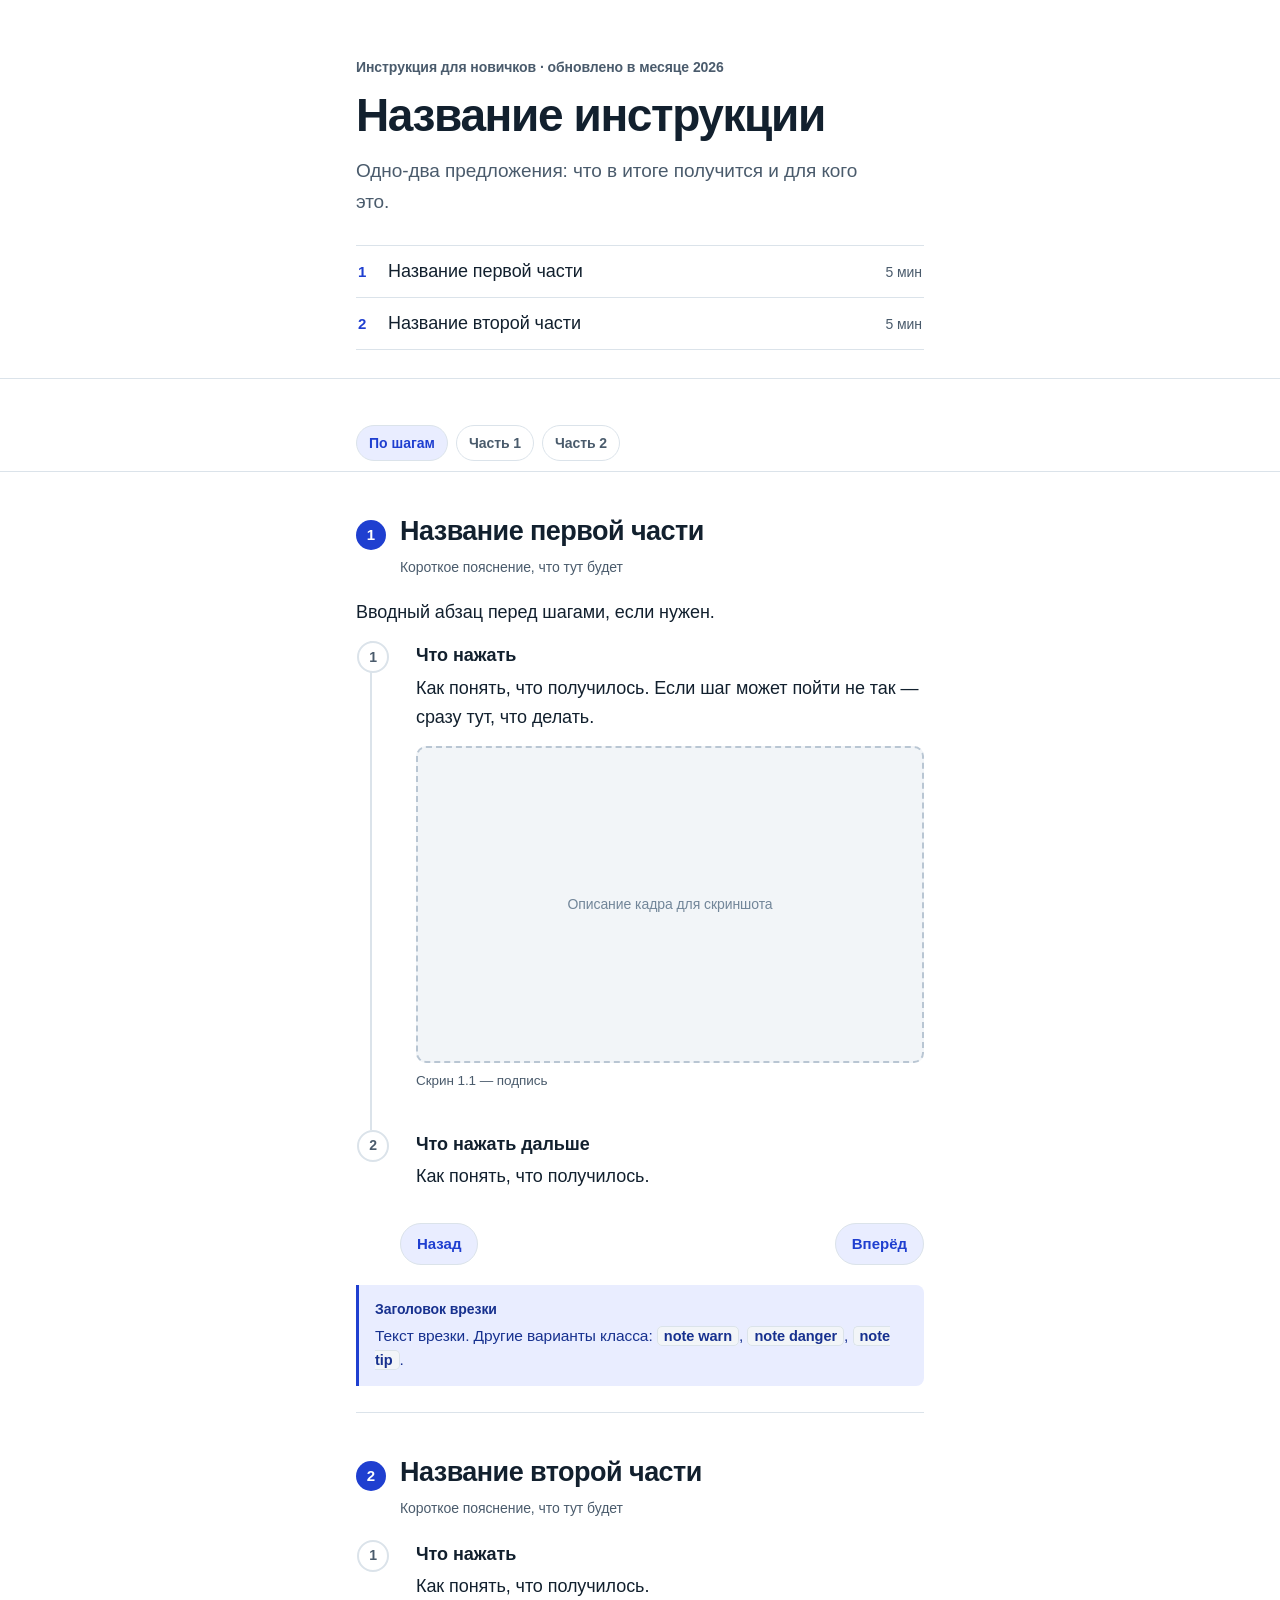
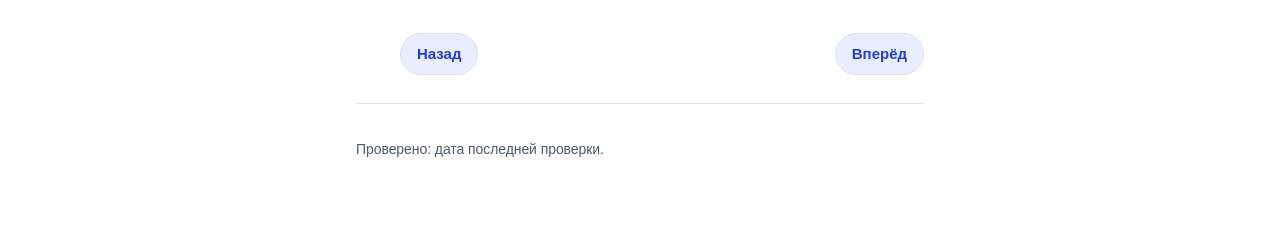
==== _template/index.html @ 7493925a "собирает каркас репозитория: общий style.css, tg.js, переключатель «по шагам» Co-Authored-By: Claude" ====
<!DOCTYPE html>
<!--
  ============================================================
  ИНСТРУКЦИЯ: КАК ВСТАВИТЬ СВОИ СКРИНШОТЫ
  ------------------------------------------------------------
  Каждое место под картинку выглядит в коде так:

      <figure class="shot">
        <div class="shot-slot shot-phone">Описание кадра</div>
        <figcaption>Скрин 1.1 — подпись</figcaption>
      </figure>

  Чтобы поставить свой скриншот, замените строку <div class="shot-slot ...">
  на картинку:

      <img class="shot-img shot-phone" src="img/1-1.png" alt="Подпись">

  Файлы кладите в папку img/ рядом с этим HTML, называйте по номеру шага.
  Классы кадра: shot-phone (вертикальный) / shot-wide (горизонтальный).
  ============================================================
-->
<html lang="ru">
<head>
<meta charset="utf-8">
<meta name="viewport" content="width=device-width, initial-scale=1">
<title>Название инструкции</title>
<link rel="stylesheet" href="../assets/style.css">
</head>
<body>

<header class="hero">
  <div class="wrap">
    <p class="kicker">Инструкция для новичков · обновлено в месяце 2026</p>
    <h1>Название инструкции</h1>
    <p class="lede">Одно-два предложения: что в итоге получится и для кого это.</p>

    <ol class="route">
      <li><b>1</b><a href="#p1"><span>Название первой части</span></a><em>5 мин</em></li>
      <li><b>2</b><a href="#p2"><span>Название второй части</span></a><em>5 мин</em></li>
    </ol>
  </div>
</header>

<nav class="chips" aria-label="Разделы">
  <div class="chips-scroll">
    <button type="button" class="mode-toggle" id="stepsToggle" aria-pressed="false">По шагам</button>
    <a class="chip" href="#p1">Часть 1</a>
    <a class="chip" href="#p2">Часть 2</a>
  </div>
</nav>

<main class="wrap">

<!-- ================= ЧАСТЬ 1 ================= -->
<section class="part" id="p1">
  <div class="part-head">
    <div class="part-num">1</div>
    <h2>Название первой части</h2>
  </div>
  <p class="part-meta">Короткое пояснение, что тут будет</p>

  <p>Вводный абзац перед шагами, если нужен.</p>

  <ol class="steps">
    <li><span class="t">Что нажать</span>
      <p>Как понять, что получилось. Если шаг может пойти не так — сразу тут, что делать.</p>
      <figure class="shot">
        <div class="shot-slot shot-wide">Описание кадра для скриншота</div>
        <figcaption>Скрин 1.1 — подпись</figcaption>
      </figure>
    </li>
    <li><span class="t">Что нажать дальше</span>
      <p>Как понять, что получилось.</p></li>
  </ol>

  <div class="note info">
    <span class="lbl">Заголовок врезки</span>
    <p>Текст врезки. Другие варианты класса: <span class="ui">note warn</span>, <span class="ui">note danger</span>, <span class="ui">note tip</span>.</p>
  </div>
</section>

<!-- ================= ЧАСТЬ 2 ================= -->
<section class="part" id="p2">
  <div class="part-head">
    <div class="part-num">2</div>
    <h2>Название второй части</h2>
  </div>
  <p class="part-meta">Короткое пояснение, что тут будет</p>

  <ol class="steps">
    <li><span class="t">Что нажать</span>
      <p>Как понять, что получилось.</p></li>
  </ol>
</section>

<footer>
  <p>Проверено: дата последней проверки.</p>
</footer>

</main>

<script>
  // Переключатель «по шагам»: показывает шаги ol.steps по одному, с счётчиком.
  // Без этого скрипта страница остаётся обычным списком.
  (function () {
    var toggle = document.getElementById('stepsToggle');
    var lists = Array.prototype.slice.call(document.querySelectorAll('ol.steps'));
    if (!toggle || !lists.length) return;

    var groups = lists.map(function (list) {
      var items = Array.prototype.slice.call(list.children).filter(function (el) {
        return el.tagName === 'LI';
      });
      var nav = document.createElement('div');
      nav.className = 'steps-nav';
      nav.hidden = true;
      nav.innerHTML =
        '<button type="button" class="steps-prev">Назад</button>' +
        '<span class="steps-count"></span>' +
        '<button type="button" class="steps-next">Вперёд</button>';
      list.insertAdjacentElement('afterend', nav);

      var group = {
        items: items,
        nav: nav,
        index: 0,
        prevBtn: nav.querySelector('.steps-prev'),
        nextBtn: nav.querySelector('.steps-next'),
        count: nav.querySelector('.steps-count')
      };
      group.prevBtn.addEventListener('click', function () { move(group, -1); });
      group.nextBtn.addEventListener('click', function () { move(group, 1); });
      return group;
    });

    function render(group) {
      var stepMode = document.body.classList.contains('steps-mode');
      group.count.textContent = 'Шаг ' + (group.index + 1) + ' из ' + group.items.length;
      group.prevBtn.disabled = group.index === 0;
      group.nextBtn.disabled = group.index === group.items.length - 1;
      group.items.forEach(function (li, i) {
        li.hidden = stepMode && i !== group.index;
      });
    }

    function move(group, delta) {
      group.index = Math.min(Math.max(group.index + delta, 0), group.items.length - 1);
      render(group);
    }

    toggle.addEventListener('click', function () {
      var on = document.body.classList.toggle('steps-mode');
      toggle.setAttribute('aria-pressed', String(on));
      toggle.textContent = on ? 'Списком' : 'По шагам';
      groups.forEach(function (group) {
        group.nav.hidden = !on;
        render(group);
      });
    });
  })();
</script>
<script src="../assets/tg.js"></script>
</body>
</html>
---- assets/style.css ----
/*
  Общие стили для всех инструкций.
  Единственный источник оформления — сюда, а не в <style> внутри страниц.
  Без внешних зависимостей: шрифты только системные.
*/

:root{
  --paper:#ffffff;
  --ink:#12202e;
  --ink-soft:#4a5b6c;
  --rule:#dbe3ea;
  --wash:#f2f5f8;
  --accent:#1f3fd0;
  --accent-wash:#e9edff;
  --warn:#8f4e00;
  --warn-wash:#fff3e0;
  --danger:#9d211b;
  --danger-wash:#fdeceb;
  --ok:#136448;
  --ok-wash:#e6f3ed;
  --maxw:38rem;
}

*{box-sizing:border-box;min-width:0}
html{-webkit-text-size-adjust:100%;overflow-x:hidden}
body{
  margin:0;
  overflow-x:hidden;
  overflow-wrap:break-word;
  word-break:normal;
  background:var(--paper);
  color:var(--ink);
  font-family:-apple-system,BlinkMacSystemFont,"Segoe UI",Roboto,"Helvetica Neue",Arial,sans-serif;
  font-size:17px;
  line-height:1.6;
  letter-spacing:-0.004em;
}
.wrap{max-width:var(--maxw);margin:0 auto;padding:0 20px}

a{color:var(--accent);text-decoration:underline;text-underline-offset:2px;text-decoration-thickness:1px}
a:focus-visible,button:focus-visible,summary:focus-visible{outline:3px solid var(--accent);outline-offset:3px;border-radius:3px}

/* ---------- шапка ---------- */
header.hero{padding:56px 0 28px;border-bottom:1px solid var(--rule)}
.kicker{font-size:14px;font-weight:600;color:var(--ink-soft);margin:0 0 14px}
h1{
  font-size:clamp(34px,9vw,46px);
  line-height:1.04;
  font-weight:900;
  letter-spacing:-0.03em;
  margin:0 0 16px;
}
.lede{font-size:19px;color:var(--ink-soft);margin:0 0 28px;max-width:32rem}

.route{list-style:none;margin:0;padding:0;border-top:1px solid var(--rule)}
.route li{
  display:flex;gap:12px;align-items:baseline;flex-wrap:wrap;
  padding:11px 2px;border-bottom:1px solid var(--rule);
}
.route b{font-weight:700;color:var(--accent);flex:0 0 auto;min-width:1.2em;font-size:15px}
.route a{flex:1 1 12rem;min-width:0}
.route span{display:inline}
.route em{font-style:normal;color:var(--ink-soft);font-size:14px;white-space:nowrap}
.route a{color:inherit;text-decoration:none}
.route a:hover span{text-decoration:underline}

/* ---------- оглавление на главной ---------- */
.index-list{list-style:none;margin:0;padding:0;border-top:1px solid var(--rule)}
.index-list li{border-bottom:1px solid var(--rule);padding:18px 2px}
.index-list a{display:block;color:inherit;text-decoration:none;font-size:19px;font-weight:700;letter-spacing:-0.01em}
.index-list a:hover{text-decoration:underline}
.index-list p{margin:6px 0 0;color:var(--ink-soft);font-size:15.5px}
.index-list em{display:block;margin-top:6px;font-style:normal;color:var(--ink-soft);font-size:14px}

/* ---------- липкая навигация ---------- */
nav.chips{
  position:sticky;top:0;z-index:20;
  background:rgba(255,255,255,.94);
  backdrop-filter:saturate(140%) blur(8px);
  border-bottom:1px solid var(--rule);
  margin-top:36px;
}
.chips-scroll{
  display:flex;gap:8px;overflow-x:auto;padding:10px 20px;
  max-width:var(--maxw);margin:0 auto;
  scrollbar-width:none;
}
.chips-scroll::-webkit-scrollbar{display:none}
.chip{
  flex:0 0 auto;font-size:14px;font-weight:600;
  padding:6px 12px;border:1px solid var(--rule);border-radius:999px;
  color:var(--ink-soft);text-decoration:none;background:var(--paper);
}

/* ---------- переключатель «по шагам» ---------- */
.mode-toggle{
  flex:0 0 auto;cursor:pointer;
  font:inherit;font-size:14px;font-weight:600;
  color:var(--accent);background:var(--accent-wash);
  border:1px solid var(--rule);border-radius:999px;
  padding:6px 12px;
}
.mode-toggle[aria-pressed="true"]{background:var(--accent);color:#fff;border-color:var(--accent)}

.steps-nav{
  display:flex;align-items:center;justify-content:space-between;gap:12px;
  margin:0 0 20px 44px;padding:10px 0 0;
}
.steps-nav button{
  font:inherit;font-size:15px;font-weight:600;color:var(--accent);
  background:var(--accent-wash);border:1px solid var(--rule);border-radius:999px;
  padding:8px 16px;cursor:pointer;
}
.steps-nav button:disabled{color:var(--ink-soft);background:var(--wash);cursor:default;opacity:.6}
.steps-nav .steps-count{font-size:14px;font-weight:600;color:var(--ink-soft);white-space:nowrap}

/* ---------- части ---------- */
section.part{padding:44px 0 8px;border-bottom:1px solid var(--rule)}
.part-head{display:flex;gap:14px;align-items:flex-start;margin-bottom:6px}
.part-num{
  font-weight:900;font-size:15px;color:var(--paper);background:var(--accent);
  width:30px;height:30px;border-radius:50%;
  display:flex;align-items:center;justify-content:center;flex:0 0 auto;margin-top:4px;
}
h2{font-size:27px;line-height:1.18;font-weight:800;letter-spacing:-0.02em;margin:0}
.part-meta{font-size:14px;color:var(--ink-soft);margin:2px 0 20px 44px}

h3{font-size:19px;font-weight:700;margin:32px 0 10px;letter-spacing:-0.01em}
p{margin:0 0 14px}
.muted{color:var(--ink-soft)}
.small{font-size:15px}

/* ---------- шаги ---------- */
ol.steps{list-style:none;margin:0 0 8px;padding:0;counter-reset:st}
ol.steps>li{
  counter-increment:st;
  position:relative;
  padding:0 0 20px 44px;
  border-left:2px solid var(--rule);
  margin-left:14px;
}
ol.steps>li::before{
  content:counter(st);
  position:absolute;left:-15px;top:0;
  width:28px;height:28px;border-radius:50%;
  background:var(--paper);border:2px solid var(--rule);
  font-size:14px;font-weight:700;color:var(--ink-soft);
  display:flex;align-items:center;justify-content:center;
}
ol.steps>li:last-child{border-left-color:transparent;padding-bottom:4px}
ol.steps p{margin:0 0 10px}
ol.steps .t{font-weight:600;display:block;margin-bottom:4px}

ul.plain{margin:0 0 14px;padding-left:20px}
ul.plain li{margin-bottom:7px}

kbd,.ui{
  font-family:inherit;font-weight:600;font-size:.94em;
  background:var(--wash);border:1px solid var(--rule);border-radius:5px;
  padding:1px 6px;
  white-space:normal;overflow-wrap:anywhere;
}

/* ---------- врезки ---------- */
.note{border-left:3px solid;padding:13px 16px;margin:0 0 18px;border-radius:0 8px 8px 0;font-size:15.5px}
.note p:last-child{margin-bottom:0}
.note .lbl{font-weight:700;display:block;margin-bottom:3px;font-size:14px}
.note.warn{border-color:var(--warn);background:var(--warn-wash);color:var(--warn)}
.note.danger{border-color:var(--danger);background:var(--danger-wash);color:var(--danger)}
.note.tip{border-color:var(--ok);background:var(--ok-wash);color:var(--ok)}
.note.info{border-color:var(--accent);background:var(--accent-wash);color:#17318f}
.note a{color:inherit}

/* ---------- скриншоты ---------- */
figure.shot{margin:14px 0 18px}
.shot-slot{
  border:2px dashed #b9c6d3;border-radius:10px;background:var(--wash);
  color:#728699;display:flex;align-items:center;justify-content:center;
  text-align:center;padding:16px;font-size:14px;line-height:1.45;font-weight:500;
}
.shot-img{display:block;width:100%;border:1px solid var(--rule);border-radius:10px}
.shot-wide{aspect-ratio:16/10;width:100%}
.shot-phone{aspect-ratio:9/16;max-width:220px;margin-left:0}
img.shot-phone{height:auto}
figcaption{font-size:13.5px;color:var(--ink-soft);margin-top:7px}

/* ---------- таблица ---------- */
table{width:100%;max-width:100%;table-layout:fixed;border-collapse:collapse;font-size:15px;margin:0 0 18px}
th,td{text-align:left;padding:10px 8px;border-bottom:1px solid var(--rule);vertical-align:top;overflow-wrap:anywhere}
th{font-weight:700;font-size:13.5px;color:var(--ink-soft)}

/* ---------- FAQ ---------- */
details{border-bottom:1px solid var(--rule);padding:13px 0}
summary{cursor:pointer;font-weight:600;list-style:none}
summary::-webkit-details-marker{display:none}
summary::after{content:"+";float:right;color:var(--accent);font-weight:700}
details[open] summary::after{content:"–"}
details p{margin:10px 0 0;color:var(--ink-soft);font-size:15.5px}

footer{padding:34px 0 60px;font-size:14px;color:var(--ink-soft)}

@media (max-width:480px){
  .wrap{padding:0 16px}
  ol.steps>li{padding-left:34px;margin-left:11px}
  ol.steps>li::before{width:24px;height:24px;left:-13px;font-size:13px}
  .steps-nav{margin-left:34px}
  h1{font-size:clamp(29px,8.4vw,40px)}
  .note{padding:12px 13px}
  th,td{padding:9px 5px;font-size:14.5px}
  .chips-scroll{padding:10px 16px}
}
@media (min-width:720px){
  body{font-size:18px}
  .shot-phone{max-width:260px}
}
@media (prefers-reduced-motion:reduce){*{transition:none!important;animation:none!important}}
@media print{
  nav.chips{display:none}
  body{font-size:11.5pt}
  .shot-slot{min-height:0;aspect-ratio:auto;padding:24px}
  section.part{break-inside:auto;page-break-before:always}
  details{page-break-inside:avoid}
  details[open] p{display:block}
}
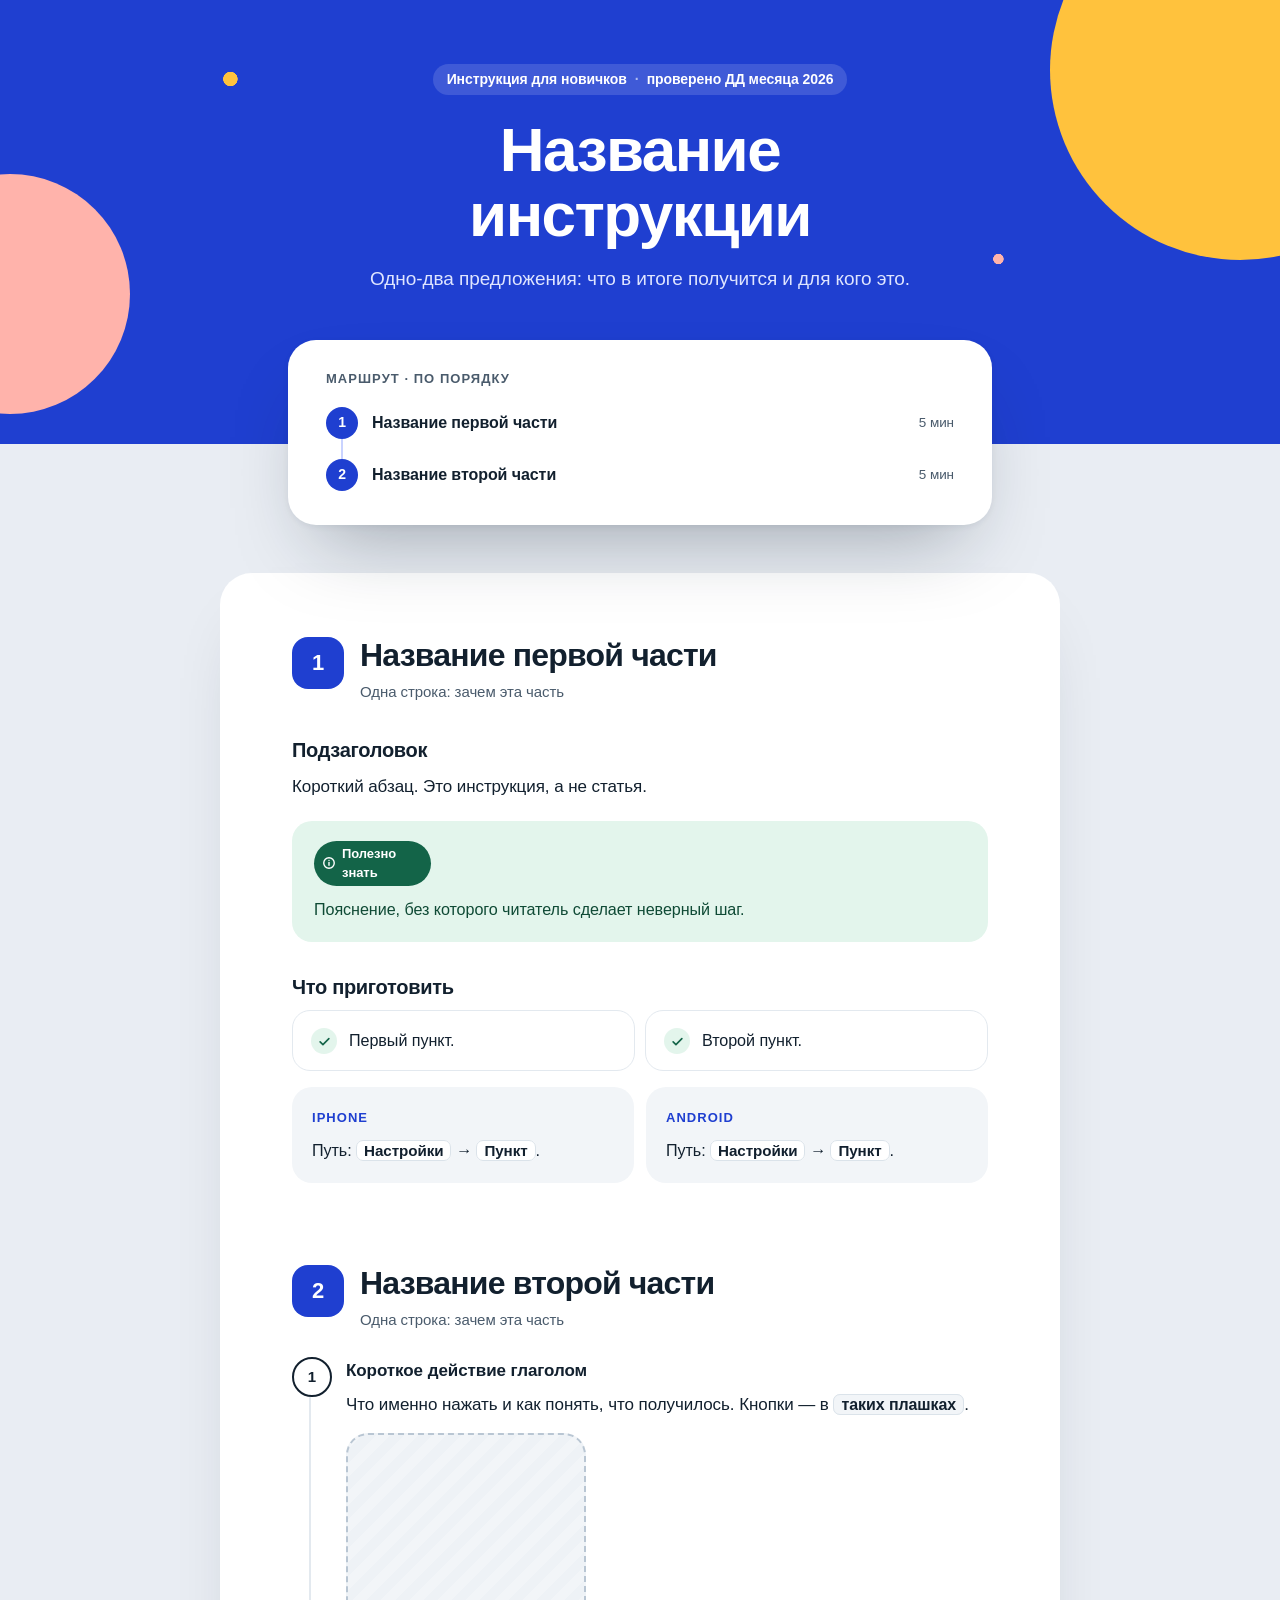
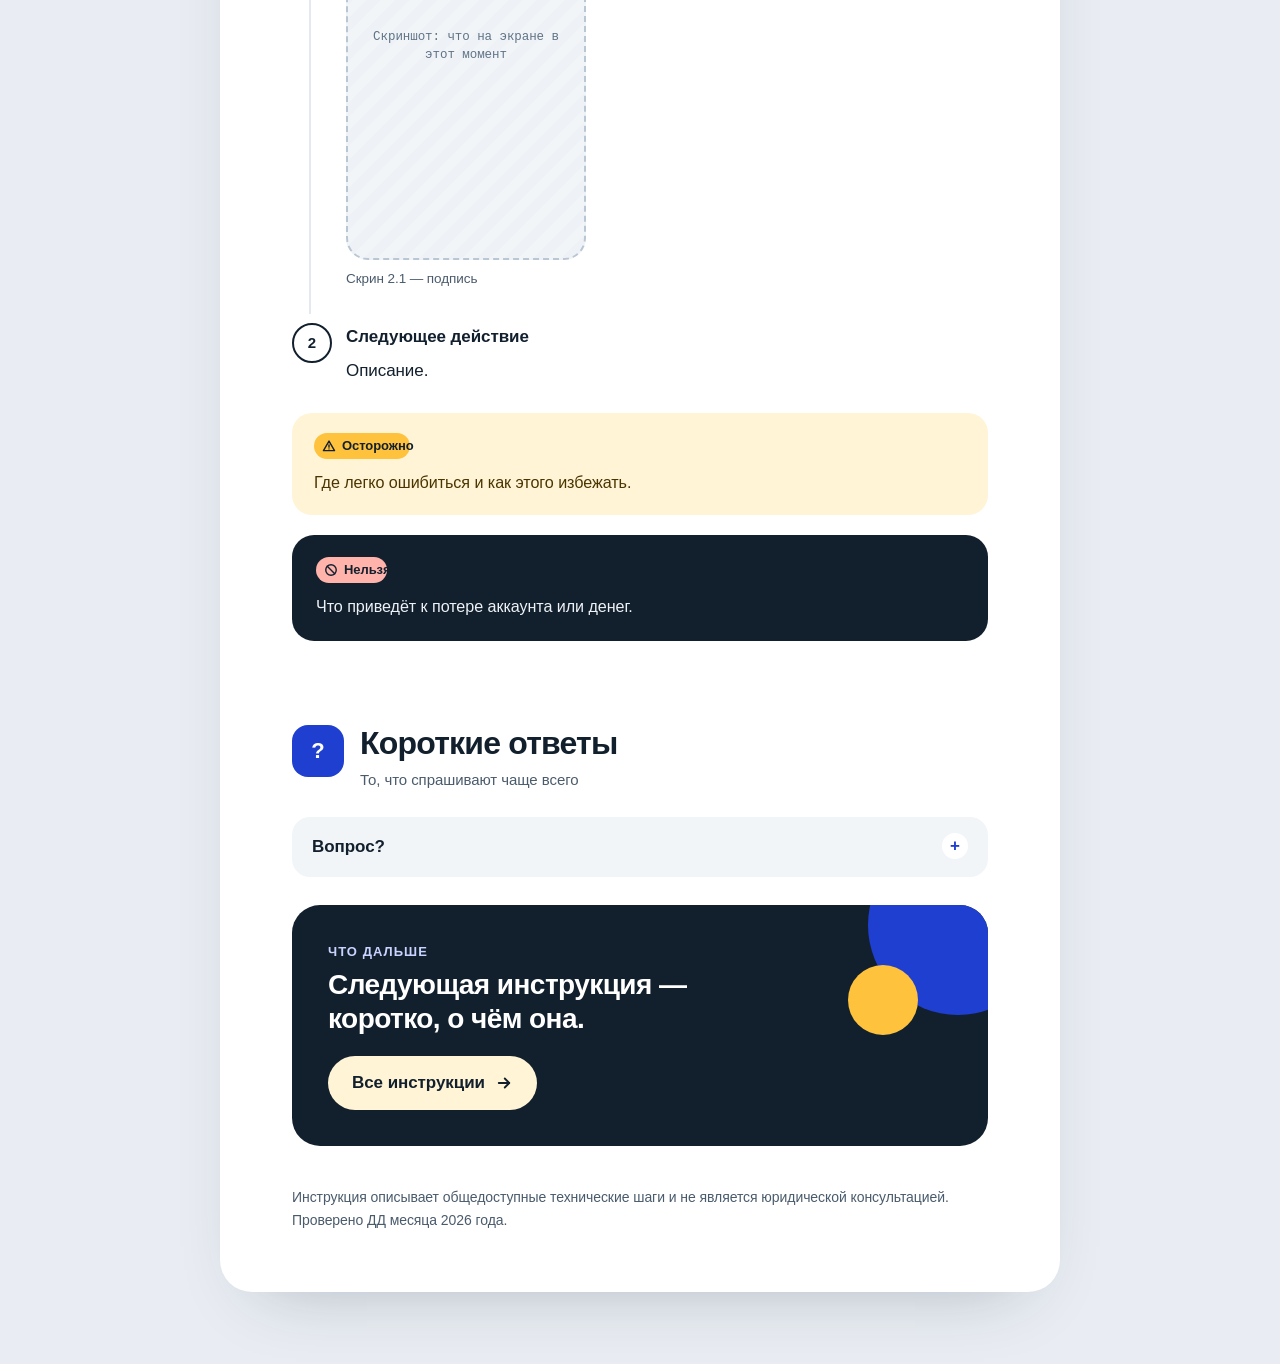
==== commit b32dc672: "переносит дизайн из Claude Design: новая палитра, маршрут карточкой, развилка, подложка на десктопе " ====
--- a/_template/index.html
+++ b/_template/index.html
@@ -10,8 +10,7 @@
         <figcaption>Скрин 1.1 — подпись</figcaption>
       </figure>
 
-  Чтобы поставить свой скриншот, замените строку <div class="shot-slot ...">
-  на картинку:
+  Чтобы поставить свой скриншот, замените строку с shot-slot на картинку:
 
       <img class="shot-img shot-phone" src="img/1-1.png" alt="Подпись">
 
@@ -29,79 +28,130 @@
 <body>
 
 <header class="hero">
-  <div class="wrap">
-    <p class="kicker">Инструкция для новичков · обновлено в месяце 2026</p>
+  <div class="hero-inner">
+    <p class="kicker"><span>Инструкция для новичков</span><span class="sep">·</span><span>проверено ДД месяца 2026</span></p>
     <h1>Название инструкции</h1>
     <p class="lede">Одно-два предложения: что в итоге получится и для кого это.</p>
-
+  </div>
+</header>
+
+<div class="route-wrap" id="route">
+  <div class="route-card">
+    <p class="route-label">Маршрут · по порядку</p>
     <ol class="route">
-      <li><b>1</b><a href="#p1"><span>Название первой части</span></a><em>5 мин</em></li>
-      <li><b>2</b><a href="#p2"><span>Название второй части</span></a><em>5 мин</em></li>
+      <li><a href="#p1"><b>1</b><span>Название первой части</span><em>5 мин</em></a></li>
+      <li><a href="#p2"><b>2</b><span>Название второй части</span><em>5 мин</em></a></li>
     </ol>
   </div>
-</header>
+</div>
 
 <nav class="chips" aria-label="Разделы">
   <div class="chips-scroll">
     <button type="button" class="mode-toggle" id="stepsToggle" aria-pressed="false">По шагам</button>
     <a class="chip" href="#p1">Часть 1</a>
     <a class="chip" href="#p2">Часть 2</a>
+    <a class="chip" href="#faq">Вопросы</a>
   </div>
 </nav>
 
-<main class="wrap">
-
-<!-- ================= ЧАСТЬ 1 ================= -->
+<main>
+
+<!--
+  БЛОКИ, КОТОРЫЕ ЕСТЬ В СТИЛЯХ. Цвет = роль, не украшение:
+    .note.info   — зелёный, «полезно знать»
+    .note.warn   — жёлтый, «осторожно, можно ошибиться»
+    .note.danger — тёмный, «нельзя, ошибка стоит аккаунта»
+    .cards > .card.soft | .card.line | .card.bad  — карточки рядом (сравнение, варианты)
+    ul.check     — чек-лист «что приготовить»
+    ul.plain     — обычный список с точками
+    ol.steps     — шаги-действия (работают с переключателем «по шагам»)
+    .branch-chips + h3.branch — развилка с вариантами А, Б, В…
+    .errors > .err — разбор сообщений об ошибках
+    .faq > details — короткие ответы
+    .next        — тёмный блок «что дальше» в конце
+-->
+
 <section class="part" id="p1">
   <div class="part-head">
     <div class="part-num">1</div>
-    <h2>Название первой части</h2>
-  </div>
-  <p class="part-meta">Короткое пояснение, что тут будет</p>
-
-  <p>Вводный абзац перед шагами, если нужен.</p>
-
-  <ol class="steps">
-    <li><span class="t">Что нажать</span>
-      <p>Как понять, что получилось. Если шаг может пойти не так — сразу тут, что делать.</p>
-      <figure class="shot">
-        <div class="shot-slot shot-wide">Описание кадра для скриншота</div>
-        <figcaption>Скрин 1.1 — подпись</figcaption>
-      </figure>
-    </li>
-    <li><span class="t">Что нажать дальше</span>
-      <p>Как понять, что получилось.</p></li>
-  </ol>
+    <div><h2>Название первой части</h2><p class="part-meta">Одна строка: зачем эта часть</p></div>
+  </div>
+
+  <h3>Подзаголовок</h3>
+  <p>Короткий абзац. Это инструкция, а не статья.</p>
 
   <div class="note info">
-    <span class="lbl">Заголовок врезки</span>
-    <p>Текст врезки. Другие варианты класса: <span class="ui">note warn</span>, <span class="ui">note danger</span>, <span class="ui">note tip</span>.</p>
+    <span class="lbl">Полезно знать</span>
+    <p>Пояснение, без которого читатель сделает неверный шаг.</p>
+  </div>
+
+  <h3>Что приготовить</h3>
+  <ul class="check">
+    <li>Первый пункт.</li>
+    <li>Второй пункт.</li>
+  </ul>
+
+  <div class="cards">
+    <div class="card soft"><p class="card-kicker">iPhone</p><p>Путь: <span class="ui">Настройки</span> → <span class="ui">Пункт</span>.</p></div>
+    <div class="card soft"><p class="card-kicker">Android</p><p>Путь: <span class="ui">Настройки</span> → <span class="ui">Пункт</span>.</p></div>
   </div>
 </section>
 
-<!-- ================= ЧАСТЬ 2 ================= -->
 <section class="part" id="p2">
   <div class="part-head">
     <div class="part-num">2</div>
-    <h2>Название второй части</h2>
-  </div>
-  <p class="part-meta">Короткое пояснение, что тут будет</p>
+    <div><h2>Название второй части</h2><p class="part-meta">Одна строка: зачем эта часть</p></div>
+  </div>
 
   <ol class="steps">
-    <li><span class="t">Что нажать</span>
-      <p>Как понять, что получилось.</p></li>
+    <li><span class="t">Короткое действие глаголом</span>
+      <p>Что именно нажать и как понять, что получилось. Кнопки — в <span class="ui">таких плашках</span>.</p>
+      <figure class="shot">
+        <div class="shot-slot shot-phone">Скриншот: что на экране в этот момент</div>
+        <figcaption>Скрин 2.1 — подпись</figcaption>
+      </figure></li>
+    <li><span class="t">Следующее действие</span>
+      <p>Описание.</p></li>
   </ol>
+
+  <div class="note warn">
+    <span class="lbl">Осторожно</span>
+    <p>Где легко ошибиться и как этого избежать.</p>
+  </div>
+
+  <div class="note danger">
+    <span class="lbl">Нельзя</span>
+    <p>Что приведёт к потере аккаунта или денег.</p>
+  </div>
 </section>
 
+<section class="part" id="faq">
+  <div class="part-head">
+    <div class="part-num">?</div>
+    <div><h2>Короткие ответы</h2><p class="part-meta">То, что спрашивают чаще всего</p></div>
+  </div>
+
+  <div class="faq">
+    <details><summary><span>Вопрос?</span></summary>
+      <p>Ответ в одно-два предложения.</p></details>
+  </div>
+
+  <div class="next">
+    <p class="next-kicker">Что дальше</p>
+    <p class="next-title">Следующая инструкция — коротко, о чём она.</p>
+    <a class="next-btn" href="../">Все инструкции</a>
+  </div>
+</section>
+
 <footer>
-  <p>Проверено: дата последней проверки.</p>
+  <p>Инструкция описывает общедоступные технические шаги и не является юридической консультацией. Проверено ДД месяца 2026 года.</p>
 </footer>
 
 </main>
 
 <script>
-  // Переключатель «по шагам»: показывает шаги ol.steps по одному, с счётчиком.
-  // Без этого скрипта страница остаётся обычным списком.
+  // 1. Переключатель «по шагам»: показывает шаги ol.steps по одному, с счётчиком.
+  //    Без скрипта страница остаётся обычным списком.
   (function () {
     var toggle = document.getElementById('stepsToggle');
     var lists = Array.prototype.slice.call(document.querySelectorAll('ol.steps'));
@@ -121,9 +171,7 @@
       list.insertAdjacentElement('afterend', nav);
 
       var group = {
-        items: items,
-        nav: nav,
-        index: 0,
+        list: list, items: items, nav: nav, index: 0,
         prevBtn: nav.querySelector('.steps-prev'),
         nextBtn: nav.querySelector('.steps-next'),
         count: nav.querySelector('.steps-count')
@@ -138,9 +186,9 @@
       group.count.textContent = 'Шаг ' + (group.index + 1) + ' из ' + group.items.length;
       group.prevBtn.disabled = group.index === 0;
       group.nextBtn.disabled = group.index === group.items.length - 1;
-      group.items.forEach(function (li, i) {
-        li.hidden = stepMode && i !== group.index;
-      });
+      group.items.forEach(function (li, i) { li.hidden = stepMode && i !== group.index; });
+      // скрытые шаги не считаются счётчиком CSS, поэтому номер видимого задаём явно
+      group.list.style.counterReset = stepMode ? 'st ' + group.index : '';
     }
 
     function move(group, delta) {
@@ -152,11 +200,21 @@
       var on = document.body.classList.toggle('steps-mode');
       toggle.setAttribute('aria-pressed', String(on));
       toggle.textContent = on ? 'Списком' : 'По шагам';
-      groups.forEach(function (group) {
-        group.nav.hidden = !on;
-        render(group);
-      });
+      groups.forEach(function (group) { group.nav.hidden = !on; render(group); });
     });
+  })();
+
+  // 2. Панель разделов выезжает сверху, когда карточка маршрута ушла за экран.
+  //    Без скрипта панель просто прилипает к верху (position: sticky).
+  (function () {
+    var nav = document.querySelector('nav.chips');
+    var route = document.getElementById('route');
+    if (!nav || !route || !('IntersectionObserver' in window)) return;
+    document.documentElement.classList.add('nav-auto');
+    new IntersectionObserver(function (entries) {
+      var e = entries[0];
+      nav.classList.toggle('nav-on', !e.isIntersecting && e.boundingClientRect.top < 0);
+    }).observe(route);
   })();
 </script>
 <script src="../assets/tg.js"></script>
--- a/assets/style.css
+++ b/assets/style.css
@@ -1,224 +1,324 @@
 /*
-  Общие стили для всех инструкций.
-  Единственный источник оформления — сюда, а не в <style> внутри страниц.
-  Без внешних зависимостей: шрифты только системные.
+  Общие стили всех инструкций. Перенесено из макета Claude Design (октябрь 2026).
+
+  Цветовая система — у каждого цвета одна роль:
+    синий            — где я: номера частей, маршрут, ссылки, кнопки; светло-синий — ветки развилки
+    графит           — что сделать: шаги-действия и названия кнопок интерфейса (.ui)
+    зелёный          — полезно знать (.note.info / .note.tip)
+    жёлтый           — осторожно, можно ошибиться (.note.warn)
+    тёмный + розовый — нельзя, ошибка стоит аккаунта (.note.danger, .card.bad)
+
+  Никаких внешних шрифтов и ресурсов: иконки — встроенные SVG в data:URI.
 */
-
 :root{
-  --paper:#ffffff;
+  --blue:#1f3fd0;
+  --blue-wash:#e9edff;
+  --blue-line:#c9d3ff;
   --ink:#12202e;
   --ink-soft:#4a5b6c;
+  --wash:#f2f5f8;
+  --line:#e3e9ef;
   --rule:#dbe3ea;
-  --wash:#f2f5f8;
-  --accent:#1f3fd0;
-  --accent-wash:#e9edff;
-  --warn:#8f4e00;
-  --warn-wash:#fff3e0;
-  --danger:#9d211b;
-  --danger-wash:#fdeceb;
-  --ok:#136448;
-  --ok-wash:#e6f3ed;
-  --maxw:38rem;
+  --yellow:#ffc23d;
+  --pink:#ffb3ab;
+  --page:#e9edf3;
+  --paper:#ffffff;
+  --maxw:46rem;
+  --font:-apple-system,BlinkMacSystemFont,"Segoe UI",Roboto,"Helvetica Neue",Arial,sans-serif;
 }
 
 *{box-sizing:border-box;min-width:0}
-html{-webkit-text-size-adjust:100%;overflow-x:hidden}
+[hidden]{display:none !important}
+html{-webkit-text-size-adjust:100%;overflow-x:hidden;scroll-behavior:smooth}
 body{
   margin:0;
+  background:var(--paper);
+  color:var(--ink);
+  font-family:var(--font);
+  font-size:16px;
+  line-height:1.65;
+  letter-spacing:-0.004em;
   overflow-x:hidden;
   overflow-wrap:break-word;
-  word-break:normal;
-  background:var(--paper);
-  color:var(--ink);
-  font-family:-apple-system,BlinkMacSystemFont,"Segoe UI",Roboto,"Helvetica Neue",Arial,sans-serif;
-  font-size:17px;
-  line-height:1.6;
-  letter-spacing:-0.004em;
-}
+}
+a{color:var(--blue);text-underline-offset:3px;text-decoration-thickness:1px}
+a:hover{color:var(--ink)}
+a:focus-visible,button:focus-visible,summary:focus-visible{outline:3px solid var(--blue);outline-offset:3px;border-radius:6px}
+p{margin:0 0 14px}
+b,strong{font-weight:700}
+.muted{color:var(--ink-soft)}
+.small{font-size:.9em}
 .wrap{max-width:var(--maxw);margin:0 auto;padding:0 20px}
 
-a{color:var(--accent);text-decoration:underline;text-underline-offset:2px;text-decoration-thickness:1px}
-a:focus-visible,button:focus-visible,summary:focus-visible{outline:3px solid var(--accent);outline-offset:3px;border-radius:3px}
-
 /* ---------- шапка ---------- */
-header.hero{padding:56px 0 28px;border-bottom:1px solid var(--rule)}
-.kicker{font-size:14px;font-weight:600;color:var(--ink-soft);margin:0 0 14px}
+.hero{
+  position:relative;overflow:hidden;
+  background-color:var(--blue);
+  background-image:
+    radial-gradient(circle at 18% 79px, var(--yellow) 7px, transparent 7.5px),
+    radial-gradient(circle at 78% calc(100% - 185px), var(--pink) 5px, transparent 5.5px);
+  padding:64px 20px 150px;
+  text-align:center;
+}
+.hero::before,.hero::after{content:"";position:absolute;border-radius:50%;pointer-events:none}
+.hero::before{width:380px;height:380px;background:var(--yellow);right:-150px;top:-120px}
+.hero::after{width:240px;height:240px;background:var(--pink);left:-110px;bottom:30px}
+.hero-inner{position:relative;z-index:1;max-width:48rem;margin:0 auto}
+.kicker{
+  display:inline-flex;flex-wrap:wrap;justify-content:center;gap:0 8px;
+  margin:0 0 22px;padding:6px 14px;border-radius:999px;
+  background:rgba(255,255,255,.14);color:#fff;
+  font-size:14px;font-weight:600;line-height:1.35;
+}
+.kicker .sep{opacity:.6}
 h1{
-  font-size:clamp(34px,9vw,46px);
-  line-height:1.04;
-  font-weight:900;
-  letter-spacing:-0.03em;
-  margin:0 0 16px;
-}
-.lede{font-size:19px;color:var(--ink-soft);margin:0 0 28px;max-width:32rem}
-
-.route{list-style:none;margin:0;padding:0;border-top:1px solid var(--rule)}
-.route li{
-  display:flex;gap:12px;align-items:baseline;flex-wrap:wrap;
-  padding:11px 2px;border-bottom:1px solid var(--rule);
-}
-.route b{font-weight:700;color:var(--accent);flex:0 0 auto;min-width:1.2em;font-size:15px}
-.route a{flex:1 1 12rem;min-width:0}
-.route span{display:inline}
-.route em{font-style:normal;color:var(--ink-soft);font-size:14px;white-space:nowrap}
-.route a{color:inherit;text-decoration:none}
-.route a:hover span{text-decoration:underline}
-
-/* ---------- оглавление на главной ---------- */
-.index-list{list-style:none;margin:0;padding:0;border-top:1px solid var(--rule)}
-.index-list li{border-bottom:1px solid var(--rule);padding:18px 2px}
-.index-list a{display:block;color:inherit;text-decoration:none;font-size:19px;font-weight:700;letter-spacing:-0.01em}
-.index-list a:hover{text-decoration:underline}
-.index-list p{margin:6px 0 0;color:var(--ink-soft);font-size:15.5px}
-.index-list em{display:block;margin-top:6px;font-style:normal;color:var(--ink-soft);font-size:14px}
-
-/* ---------- липкая навигация ---------- */
+  margin:0 auto 18px;max-width:16ch;color:#fff;
+  font-size:clamp(34px,7vw,62px);line-height:1.05;font-weight:700;letter-spacing:-0.025em;
+  text-wrap:balance;
+}
+.lede{
+  margin:0 auto;max-width:34rem;color:#dfe5ff;
+  font-size:clamp(16px,2.2vw,19px);line-height:1.5;text-wrap:pretty;
+}
+.hero--short{padding-bottom:140px}
+
+/* ---------- маршрут: карточка поверх шапки ---------- */
+.route-wrap{position:relative;z-index:2;max-width:var(--maxw);margin:-104px auto 0;padding:0 16px}
+.route-card{
+  background:#fff;border-radius:28px;padding:clamp(14px,3vw,24px);
+  box-shadow:0 40px 80px -30px rgba(18,32,46,.35),0 2px 6px rgba(18,32,46,.06);
+}
+.route-label{margin:4px 0 8px 14px;font-size:13px;font-weight:700;letter-spacing:.08em;text-transform:uppercase;color:var(--ink-soft)}
+ol.route{list-style:none;margin:0;padding:0}
+ol.route>li{position:relative}
+ol.route>li:not(:last-child)::before{content:"";position:absolute;left:29px;top:42px;bottom:-10px;width:2px;background:var(--blue-line)}
+ol.route a{position:relative;display:flex;align-items:center;gap:14px;padding:10px 14px;border-radius:16px;color:var(--ink);text-decoration:none}
+ol.route a:hover{background:var(--wash)}
+ol.route b{flex:0 0 32px;height:32px;border-radius:50%;background:var(--blue);color:#fff;display:flex;align-items:center;justify-content:center;font-size:14px}
+ol.route span{flex:1;font-weight:600;font-size:16px;line-height:1.3}
+ol.route em{font-style:normal;font-size:13.5px;color:var(--ink-soft);white-space:nowrap}
+
+/* ---------- навигация по разделам ---------- */
 nav.chips{
   position:sticky;top:0;z-index:20;
-  background:rgba(255,255,255,.94);
-  backdrop-filter:saturate(140%) blur(8px);
-  border-bottom:1px solid var(--rule);
-  margin-top:36px;
-}
-.chips-scroll{
-  display:flex;gap:8px;overflow-x:auto;padding:10px 20px;
-  max-width:var(--maxw);margin:0 auto;
-  scrollbar-width:none;
-}
+  background:rgba(255,255,255,.92);
+  -webkit-backdrop-filter:saturate(140%) blur(10px);backdrop-filter:saturate(140%) blur(10px);
+  border-bottom:1px solid #eef1f5;
+}
+/* со скриптом: панель прячется и выезжает, когда маршрут ушёл за верх экрана */
+.nav-auto nav.chips{position:fixed;left:0;right:0;top:0;transform:translateY(-100%);transition:transform .25s ease}
+.nav-auto nav.chips.nav-on{transform:none}
+.chips-scroll{display:flex;gap:8px;overflow-x:auto;padding:12px 20px;max-width:var(--maxw);margin:0 auto;scrollbar-width:none}
 .chips-scroll::-webkit-scrollbar{display:none}
-.chip{
-  flex:0 0 auto;font-size:14px;font-weight:600;
-  padding:6px 12px;border:1px solid var(--rule);border-radius:999px;
-  color:var(--ink-soft);text-decoration:none;background:var(--paper);
-}
-
-/* ---------- переключатель «по шагам» ---------- */
-.mode-toggle{
-  flex:0 0 auto;cursor:pointer;
-  font:inherit;font-size:14px;font-weight:600;
-  color:var(--accent);background:var(--accent-wash);
-  border:1px solid var(--rule);border-radius:999px;
-  padding:6px 12px;
-}
-.mode-toggle[aria-pressed="true"]{background:var(--accent);color:#fff;border-color:var(--accent)}
-
-.steps-nav{
-  display:flex;align-items:center;justify-content:space-between;gap:12px;
-  margin:0 0 20px 44px;padding:10px 0 0;
-}
-.steps-nav button{
-  font:inherit;font-size:15px;font-weight:600;color:var(--accent);
-  background:var(--accent-wash);border:1px solid var(--rule);border-radius:999px;
-  padding:8px 16px;cursor:pointer;
-}
-.steps-nav button:disabled{color:var(--ink-soft);background:var(--wash);cursor:default;opacity:.6}
-.steps-nav .steps-count{font-size:14px;font-weight:600;color:var(--ink-soft);white-space:nowrap}
-
-/* ---------- части ---------- */
-section.part{padding:44px 0 8px;border-bottom:1px solid var(--rule)}
-.part-head{display:flex;gap:14px;align-items:flex-start;margin-bottom:6px}
-.part-num{
-  font-weight:900;font-size:15px;color:var(--paper);background:var(--accent);
-  width:30px;height:30px;border-radius:50%;
-  display:flex;align-items:center;justify-content:center;flex:0 0 auto;margin-top:4px;
-}
-h2{font-size:27px;line-height:1.18;font-weight:800;letter-spacing:-0.02em;margin:0}
-.part-meta{font-size:14px;color:var(--ink-soft);margin:2px 0 20px 44px}
-
-h3{font-size:19px;font-weight:700;margin:32px 0 10px;letter-spacing:-0.01em}
-p{margin:0 0 14px}
-.muted{color:var(--ink-soft)}
-.small{font-size:15px}
+.chip{flex:0 0 auto;font-size:14px;font-weight:600;padding:7px 14px;border-radius:999px;background:var(--wash);color:var(--ink-soft);text-decoration:none}
+.chip:hover{background:var(--blue-wash);color:var(--blue)}
+.mode-toggle{flex:0 0 auto;cursor:pointer;font:inherit;font-size:14px;font-weight:700;padding:7px 16px;border-radius:999px;border:0;background:var(--blue);color:#fff}
+.mode-toggle[aria-pressed="true"]{background:var(--ink)}
+
+/* ---------- основная колонка ---------- */
+main{max-width:var(--maxw);margin:0 auto;padding:0 20px;background:var(--paper)}
+section.part{padding:56px 0 8px}
+section.part,h3[id]{scroll-margin-top:72px}
+
+.part-head{display:flex;gap:16px;align-items:flex-start;margin-bottom:24px}
+.part-num{flex:0 0 52px;height:52px;border-radius:16px;background:var(--blue);color:#fff;display:flex;align-items:center;justify-content:center;font-size:22px;font-weight:800}
+h2{margin:0;font-size:clamp(24px,4.6vw,32px);line-height:1.15;font-weight:800;letter-spacing:-0.025em;text-wrap:balance}
+.part-meta{margin:6px 0 0;font-size:15px;color:var(--ink-soft)}
+h3{margin:32px 0 10px;font-size:20px;line-height:1.3;font-weight:700;letter-spacing:-0.015em}
+
+/* ---------- врезки ---------- */
+.note{margin:20px 0;padding:20px 22px;border-radius:20px;font-size:.95em}
+.note p{margin:0 0 10px}
+.note p:last-child{margin-bottom:0}
+.note .lbl{
+  display:inline-flex;align-items:center;gap:6px;margin-bottom:10px;
+  padding:3px 10px 3px 8px;border-radius:999px;font-size:13px;font-weight:700;line-height:1.5;
+}
+.note .lbl::before{content:"";flex:0 0 14px;height:14px;background:center/14px 14px no-repeat}
+.note.info,.note.tip{background:#e3f5ec;color:#0f4a35}
+.note.info .lbl,.note.tip .lbl{background:#136448;color:#fff}
+.note.info .lbl::before,.note.tip .lbl::before{background-image:url("data:image/svg+xml,%3Csvg%20xmlns='http://www.w3.org/2000/svg'%20viewBox='0%200%2024%2024'%20fill='none'%20stroke='%23ffffff'%20stroke-width='2.4'%20stroke-linecap='round'%20stroke-linejoin='round'%3E%3Ccircle%20cx='12'%20cy='12'%20r='9'/%3E%3Cpath%20d='M12%2011v5'/%3E%3Cpath%20d='M12%207.5h.01'/%3E%3C/svg%3E")}
+.note.warn{background:#fff4d6;color:#4a3400}
+.note.warn .lbl{background:var(--yellow);color:var(--ink)}
+.note.warn .lbl::before{background-image:url("data:image/svg+xml,%3Csvg%20xmlns='http://www.w3.org/2000/svg'%20viewBox='0%200%2024%2024'%20fill='none'%20stroke='%2312202e'%20stroke-width='2.4'%20stroke-linecap='round'%20stroke-linejoin='round'%3E%3Cpath%20d='M12%203.5l9.5%2016.5h-19z'/%3E%3Cpath%20d='M12%2010v4'/%3E%3Cpath%20d='M12%2017h.01'/%3E%3C/svg%3E")}
+.note.danger{background:var(--ink);color:#eef1f5;padding:22px 24px;border-radius:22px}
+.note.danger .lbl{background:var(--pink);color:var(--ink)}
+.note.danger .lbl::before{background-image:url("data:image/svg+xml,%3Csvg%20xmlns='http://www.w3.org/2000/svg'%20viewBox='0%200%2024%2024'%20fill='none'%20stroke='%2312202e'%20stroke-width='2.4'%20stroke-linecap='round'%20stroke-linejoin='round'%3E%3Ccircle%20cx='12'%20cy='12'%20r='9'/%3E%3Cpath%20d='M5.6%205.6l12.8%2012.8'/%3E%3C/svg%3E")}
+.note a{color:inherit}
+
+/* ---------- списки ---------- */
+ul.plain{list-style:none;margin:0 0 22px;padding:0;display:grid;gap:12px}
+ul.plain>li{display:flex;gap:12px}
+ul.plain>li::before{content:"";flex:0 0 8px;height:8px;margin-top:.65em;border-radius:50%;background:var(--ink)}
+
+ul.check{list-style:none;margin:0 0 16px;padding:0;display:grid;grid-template-columns:repeat(auto-fit,minmax(min(16rem,100%),1fr));gap:10px}
+ul.check>li{display:flex;gap:12px;align-items:flex-start;padding:16px 18px;border-radius:18px;border:1px solid var(--line);font-size:.95em}
+ul.check>li::before{content:"";flex:0 0 26px;height:26px;margin-top:1px;border-radius:50%;background:#e3f5ec url("data:image/svg+xml,%3Csvg%20xmlns='http://www.w3.org/2000/svg'%20viewBox='0%200%2024%2024'%20fill='none'%20stroke='%23136448'%20stroke-width='2.6'%20stroke-linecap='round'%20stroke-linejoin='round'%3E%3Cpath%20d='M5%2012.5l4.5%204.5L19%207.5'/%3E%3C/svg%3E") center/15px 15px no-repeat}
+
+/* ---------- карточки ---------- */
+.cards{display:grid;grid-template-columns:repeat(auto-fit,minmax(min(17rem,100%),1fr));gap:12px;margin:0 0 18px}
+.card{padding:20px;border-radius:20px;font-size:.95em}
+.card p{margin:0}
+.card.soft{background:var(--wash)}
+.card.soft .ui{background:#fff}
+.card.line{border:1px solid var(--line)}
+.card.bad{background:#ffe9e6;color:#5a1a14}
+.card-kicker{margin:0 0 8px !important;font-size:13px;font-weight:700;letter-spacing:.08em;text-transform:uppercase;color:var(--blue)}
+.card-title{margin:0 0 6px !important;font-weight:700;color:var(--ink)}
+.card.bad .card-title{display:flex;gap:8px;align-items:center}
+.card.bad .card-title::before{content:"";flex:0 0 16px;height:16px;background:url("data:image/svg+xml,%3Csvg%20xmlns='http://www.w3.org/2000/svg'%20viewBox='0%200%2024%2024'%20fill='none'%20stroke='%23c2362d'%20stroke-width='2.4'%20stroke-linecap='round'%20stroke-linejoin='round'%3E%3Ccircle%20cx='12'%20cy='12'%20r='9'/%3E%3Cpath%20d='M5.6%205.6l12.8%2012.8'/%3E%3C/svg%3E") center/16px 16px no-repeat}
+
+/* название кнопки или пункта меню */
+kbd,.ui{
+  font-family:inherit;font-weight:600;font-size:.94em;color:var(--ink);
+  background:var(--wash);border:1px solid var(--rule);border-radius:7px;padding:1px 7px;
+  white-space:normal;overflow-wrap:anywhere;
+}
 
 /* ---------- шаги ---------- */
 ol.steps{list-style:none;margin:0 0 8px;padding:0;counter-reset:st}
-ol.steps>li{
-  counter-increment:st;
-  position:relative;
-  padding:0 0 20px 44px;
-  border-left:2px solid var(--rule);
-  margin-left:14px;
-}
+ol.steps>li{position:relative;padding:0 0 24px 54px;counter-increment:st}
 ol.steps>li::before{
-  content:counter(st);
-  position:absolute;left:-15px;top:0;
-  width:28px;height:28px;border-radius:50%;
-  background:var(--paper);border:2px solid var(--rule);
-  font-size:14px;font-weight:700;color:var(--ink-soft);
-  display:flex;align-items:center;justify-content:center;
-}
-ol.steps>li:last-child{border-left-color:transparent;padding-bottom:4px}
+  content:counter(st);position:absolute;left:0;top:0;width:36px;height:36px;border-radius:50%;
+  background:#fff;border:2px solid var(--ink);color:var(--ink);
+  display:flex;align-items:center;justify-content:center;font-size:15px;font-weight:800;
+}
+ol.steps>li::after{content:"";position:absolute;left:17px;top:40px;bottom:4px;width:2px;background:var(--line)}
+ol.steps>li:last-child{padding-bottom:8px}
+ol.steps>li:last-child::after{display:none}
+body.steps-mode ol.steps>li::after{display:none}
+ol.steps .t{display:block;margin:5px 0 6px;font-weight:700}
+ol.steps .t:last-child{margin-bottom:0}
 ol.steps p{margin:0 0 10px}
-ol.steps .t{font-weight:600;display:block;margin-bottom:4px}
-
-ul.plain{margin:0 0 14px;padding-left:20px}
-ul.plain li{margin-bottom:7px}
-
-kbd,.ui{
-  font-family:inherit;font-weight:600;font-size:.94em;
-  background:var(--wash);border:1px solid var(--rule);border-radius:5px;
-  padding:1px 6px;
-  white-space:normal;overflow-wrap:anywhere;
-}
-
-/* ---------- врезки ---------- */
-.note{border-left:3px solid;padding:13px 16px;margin:0 0 18px;border-radius:0 8px 8px 0;font-size:15.5px}
-.note p:last-child{margin-bottom:0}
-.note .lbl{font-weight:700;display:block;margin-bottom:3px;font-size:14px}
-.note.warn{border-color:var(--warn);background:var(--warn-wash);color:var(--warn)}
-.note.danger{border-color:var(--danger);background:var(--danger-wash);color:var(--danger)}
-.note.tip{border-color:var(--ok);background:var(--ok-wash);color:var(--ok)}
-.note.info{border-color:var(--accent);background:var(--accent-wash);color:#17318f}
-.note a{color:inherit}
+ol.steps p:last-child{margin-bottom:0}
+
+.steps-nav{display:flex;align-items:center;justify-content:space-between;gap:12px;margin:4px 0 22px 54px}
+.steps-nav button{font:inherit;font-size:15px;font-weight:700;padding:9px 18px;border-radius:999px;border:0;cursor:pointer}
+.steps-prev{background:var(--blue-wash);color:var(--blue)}
+.steps-next{background:var(--blue);color:#fff}
+.steps-nav button:disabled{opacity:.4;cursor:default}
+.steps-count{font-size:14px;font-weight:600;color:var(--ink-soft);white-space:nowrap}
+
+/* ---------- развилка ---------- */
+.branch-chips{display:flex;flex-wrap:wrap;gap:8px;margin:0 0 8px}
+.branch-chips a{display:flex;align-items:center;gap:8px;padding:6px 14px 6px 6px;border-radius:999px;background:var(--wash);color:var(--ink);text-decoration:none;font-size:14.5px;font-weight:600}
+.branch-chips a:hover{background:var(--blue-wash)}
+.branch-chips b{width:26px;height:26px;border-radius:50%;background:#fff;color:var(--blue);display:flex;align-items:center;justify-content:center;font-size:13px}
+h3.branch{display:flex;gap:12px;align-items:center;margin:36px 0 12px}
+h3.branch .letter{flex:0 0 36px;height:36px;border-radius:50%;background:var(--blue-wash);color:var(--blue);display:flex;align-items:center;justify-content:center;font-size:16px;font-weight:800}
 
 /* ---------- скриншоты ---------- */
-figure.shot{margin:14px 0 18px}
+figure.shot{margin:18px 0 22px}
+ol.steps figure.shot{margin:14px 0 4px}
 .shot-slot{
-  border:2px dashed #b9c6d3;border-radius:10px;background:var(--wash);
-  color:#728699;display:flex;align-items:center;justify-content:center;
-  text-align:center;padding:16px;font-size:14px;line-height:1.45;font-weight:500;
-}
-.shot-img{display:block;width:100%;border:1px solid var(--rule);border-radius:10px}
+  border:2px dashed #b9c6d3;border-radius:22px;
+  background:repeating-linear-gradient(135deg,#f2f5f8 0 10px,#eef2f6 10px 20px);
+  color:#5f7386;display:flex;align-items:center;justify-content:center;text-align:center;padding:18px;
+  font-family:ui-monospace,Menlo,Consolas,monospace;font-size:12.5px;line-height:1.5;
+}
+.shot-phone{aspect-ratio:9/16;max-width:240px}
 .shot-wide{aspect-ratio:16/10;width:100%}
-.shot-phone{aspect-ratio:9/16;max-width:220px;margin-left:0}
-img.shot-phone{height:auto}
-figcaption{font-size:13.5px;color:var(--ink-soft);margin-top:7px}
-
-/* ---------- таблица ---------- */
-table{width:100%;max-width:100%;table-layout:fixed;border-collapse:collapse;font-size:15px;margin:0 0 18px}
+img.shot-img{display:block;width:100%;height:auto;border:1px solid var(--line);border-radius:22px}
+img.shot-phone{max-width:240px;aspect-ratio:auto}
+figcaption{margin-top:8px;font-size:13.5px;color:var(--ink-soft)}
+
+/* ---------- ошибки ---------- */
+.errors{display:grid;gap:10px;margin:0 0 18px}
+.err{
+  padding:18px 20px;border-radius:20px;border:1px solid var(--line);font-size:.95em;
+  display:grid;grid-template-columns:30px minmax(0,1fr);column-gap:14px;row-gap:10px;align-items:start;
+}
+.err::before{content:"";width:30px;height:30px;border-radius:50%;background:#fff4d6 url("data:image/svg+xml,%3Csvg%20xmlns='http://www.w3.org/2000/svg'%20viewBox='0%200%2024%2024'%20fill='none'%20stroke='%238f4e00'%20stroke-width='2.6'%20stroke-linecap='round'%20stroke-linejoin='round'%3E%3Cpath%20d='M12%205v9'/%3E%3Cpath%20d='M12%2019h.01'/%3E%3C/svg%3E") center/15px 15px no-repeat}
+.err-title{margin:0 !important;font-weight:700}
+.err-en{margin:2px 0 0 !important;font-size:14px;color:var(--ink-soft)}
+.err-desc{grid-column:2;margin:0 !important;padding-top:10px;border-top:1px dashed var(--rule)}
+
+/* ---------- вопросы ---------- */
+.faq{display:grid;gap:8px}
+details{padding:16px 20px;border-radius:18px;background:var(--wash)}
+summary{cursor:pointer;list-style:none;display:flex;justify-content:space-between;align-items:flex-start;gap:16px;font-weight:700}
+summary::-webkit-details-marker{display:none}
+summary::after{content:"+";flex:0 0 26px;height:26px;border-radius:50%;background:#fff;color:var(--blue);display:flex;align-items:center;justify-content:center;font-weight:700}
+details[open] summary::after{content:"–"}
+details p{margin:10px 0 0;color:var(--ink-soft);font-size:.95em}
+
+/* ---------- что дальше ---------- */
+.next{position:relative;overflow:hidden;margin:28px 0 0;padding:clamp(24px,4vw,36px);border-radius:28px;background:var(--ink);color:#fff}
+.next::before,.next::after{content:"";position:absolute;border-radius:50%}
+.next::before{width:180px;height:180px;background:var(--blue);right:-60px;top:-70px}
+.next::after{width:70px;height:70px;background:var(--yellow);right:70px;top:60px}
+.next>*{position:relative;z-index:1}
+.next-kicker{margin:0 0 6px;font-size:13px;font-weight:700;letter-spacing:.08em;text-transform:uppercase;color:var(--blue-line)}
+.next-title{margin:0 0 20px;max-width:24rem;font-size:clamp(22px,4vw,28px);line-height:1.2;font-weight:800;letter-spacing:-0.02em}
+.next-btn{display:inline-flex;align-items:center;gap:10px;padding:13px 24px;border-radius:999px;background:#fff4d6;color:var(--ink);font-weight:700;text-decoration:none}
+.next-btn::after{content:"";width:18px;height:18px;background:url("data:image/svg+xml,%3Csvg%20xmlns='http://www.w3.org/2000/svg'%20viewBox='0%200%2024%2024'%20fill='none'%20stroke='%2312202e'%20stroke-width='2.4'%20stroke-linecap='round'%20stroke-linejoin='round'%3E%3Cpath%20d='M5%2012h14'/%3E%3Cpath%20d='M13%206l6%206-6%206'/%3E%3C/svg%3E") center/18px 18px no-repeat}
+.next-btn:hover{background:var(--yellow);color:var(--ink)}
+
+footer{padding:32px 0 60px}
+footer p{margin:0;font-size:14px;color:var(--ink-soft)}
+
+/* ---------- оглавление ---------- */
+.index-list{list-style:none;margin:0;padding:0;display:grid;gap:4px}
+.index-list li{padding:14px;border-radius:16px}
+.index-list li:hover{background:var(--wash)}
+.index-list a{font-size:18px;font-weight:700;color:var(--ink);text-decoration:none;line-height:1.3}
+.index-list a:hover{color:var(--blue)}
+.index-list p{margin:4px 0 6px;color:var(--ink-soft);font-size:15px}
+.index-list em{font-style:normal;font-size:13.5px;color:var(--ink-soft)}
+
+/* ---------- таблицы (старые страницы) ---------- */
+table{width:100%;table-layout:fixed;border-collapse:collapse;font-size:15px;margin:0 0 18px}
 th,td{text-align:left;padding:10px 8px;border-bottom:1px solid var(--rule);vertical-align:top;overflow-wrap:anywhere}
 th{font-weight:700;font-size:13.5px;color:var(--ink-soft)}
 
-/* ---------- FAQ ---------- */
-details{border-bottom:1px solid var(--rule);padding:13px 0}
-summary{cursor:pointer;font-weight:600;list-style:none}
-summary::-webkit-details-marker{display:none}
-summary::after{content:"+";float:right;color:var(--accent);font-weight:700}
-details[open] summary::after{content:"–"}
-details p{margin:10px 0 0;color:var(--ink-soft);font-size:15.5px}
-
-footer{padding:34px 0 60px;font-size:14px;color:var(--ink-soft)}
-
-@media (max-width:480px){
-  .wrap{padding:0 16px}
-  ol.steps>li{padding-left:34px;margin-left:11px}
-  ol.steps>li::before{width:24px;height:24px;left:-13px;font-size:13px}
-  .steps-nav{margin-left:34px}
-  h1{font-size:clamp(29px,8.4vw,40px)}
-  .note{padding:12px 13px}
-  th,td{padding:9px 5px;font-size:14.5px}
-  .chips-scroll{padding:10px 16px}
-}
+/* ---------- узкие экраны: круги не наезжают на текст ---------- */
+@media (max-width:600px){
+  .hero{padding:52px 16px 140px;background-image:none}
+  .hero::before{width:190px;height:190px;right:-120px;top:-120px}
+  .hero::after{width:130px;height:130px;left:-95px;bottom:8px}
+  main{padding:0 16px}
+  .route-wrap{padding:0 12px}
+  .note{padding:18px}
+  .note.danger{padding:20px}
+  .steps-nav{margin-left:0}
+}
+
+@media (max-width:380px){
+  .route-card{padding:10px}
+  ol.route a{padding:8px;gap:10px}
+  ol.route>li:not(:last-child)::before{left:23px}
+  ol.route span{font-size:15px}
+  ol.route em{font-size:12.5px}
+  .part-head{gap:12px}
+  .part-num{flex-basis:44px;height:44px;font-size:19px;border-radius:14px}
+}
+
+/* ---------- десктоп ---------- */
 @media (min-width:720px){
-  body{font-size:18px}
-  .shot-phone{max-width:260px}
-}
-@media (prefers-reduced-motion:reduce){*{transition:none!important;animation:none!important}}
+  body{font-size:17px}
+}
+/* текст на белой подложке поверх серого фона */
+@media (min-width:900px){
+  body{background:var(--page)}
+  main{
+    max-width:calc(43.5rem + 144px);margin:48px auto 72px;padding:8px 72px 0;
+    border-radius:32px;box-shadow:0 30px 70px -40px rgba(18,32,46,.3);
+  }
+}
+
+@media (prefers-reduced-motion:reduce){
+  html{scroll-behavior:auto}
+  *{transition:none !important;animation:none !important}
+}
 @media print{
-  nav.chips{display:none}
-  body{font-size:11.5pt}
-  .shot-slot{min-height:0;aspect-ratio:auto;padding:24px}
-  section.part{break-inside:auto;page-break-before:always}
-  details{page-break-inside:avoid}
-  details[open] p{display:block}
-}
+  nav.chips,.steps-nav,.next{display:none !important}
+  body{background:#fff;font-size:11.5pt}
+  .hero{padding:24px 0;background:#fff}
+  .hero::before,.hero::after{display:none}
+  h1,.lede,.kicker{color:var(--ink)}
+  .route-wrap{margin:0}
+  .route-card{box-shadow:none;border:1px solid var(--rule)}
+  main{box-shadow:none;margin:0;padding:0}
+  section.part{break-inside:auto}
+  details p{display:block}
+}
